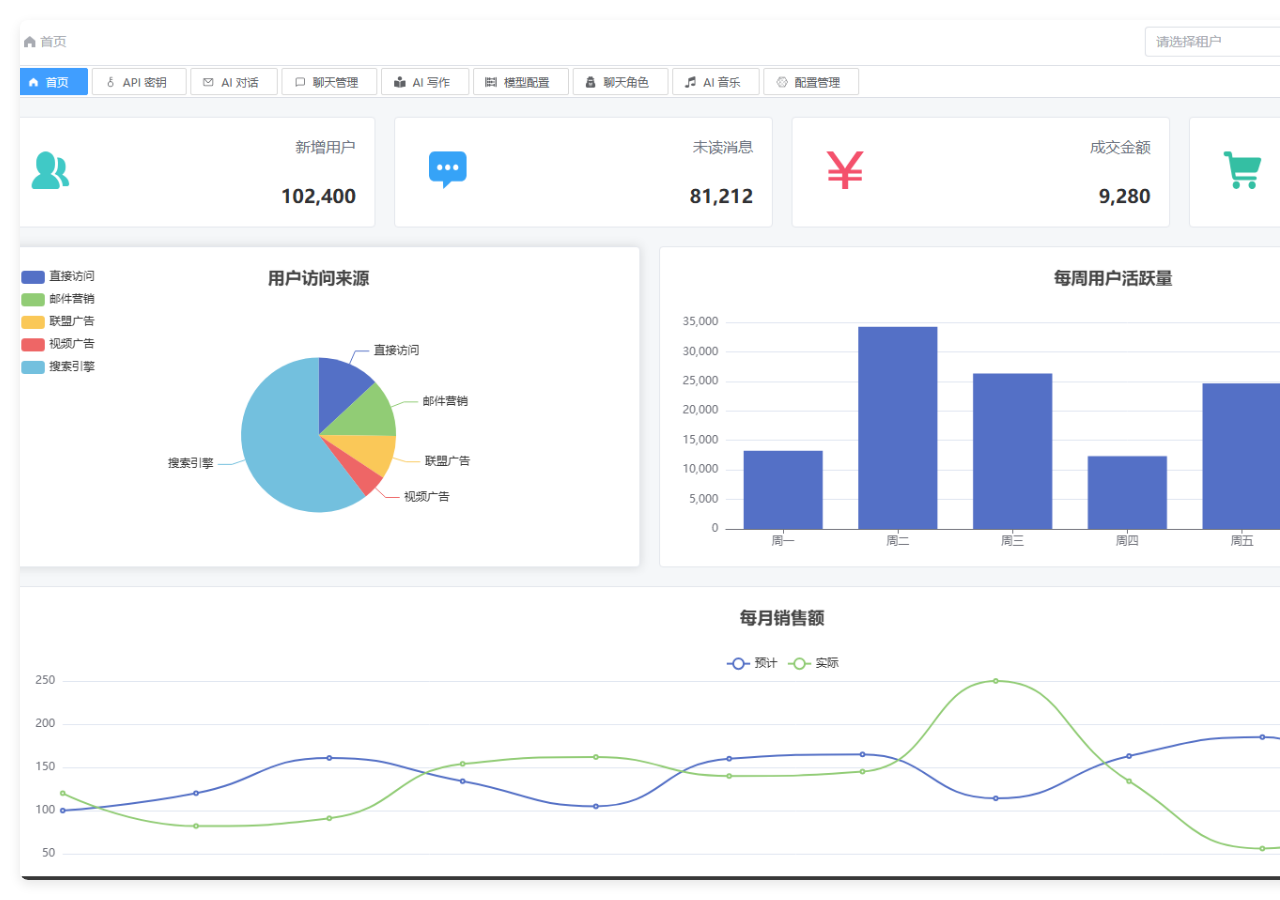
==== index.html @ 93b1366e "首次提交" ====
<!DOCTYPE html>
<html lang="zh">
<head>
  <meta charset="UTF-8" />
  <meta name="viewport" content="width=device-width, initial-scale=1.0" />
  <title>系统预览</title>
  <style>
    * {
      margin: 0;
      padding: 0;
      box-sizing: border-box;
    }

    body {
      font-family: "Microsoft YaHei", sans-serif;
      background-color: #f5f7fa;
      color: #333;
    }


    .container {
      display: flex;
      height: 100dvh;
      min-width: 440px;
    }

    /* 左侧菜单 */
    .sidebar {
      width: 220px;
      background-color: #2c3e50;
      color: white;
      overflow-y: auto;
      position: relative;
      z-index: 1000;
      height: 100vh; /* 确保占满视口高度 */
    }

    /* Logo 样式 */
    .sidebar img {
      display: block;
      margin: 16px auto;
      width: 120px;
      height: 60px;
    }

    /* 父菜单 */
    .parent-menu {
      cursor: pointer;
      padding: 14px 20px;
      font-weight: bold;
      display: flex;
      justify-content: space-between;
      align-items: center;
      border-bottom: 1px solid #34495e;
      transition: background-color 0.2s;
    }

    .parent-menu:hover {
      background-color: #34495e;
    }

    .parent-menu.active {
      background-color: #3498db;
    }

    .arrow {
      transition: transform 0.3s;
    }

    .parent-menu.active .arrow {
      transform: rotate(90deg);
    }

    /* 子菜单容器 */
    .submenu {
      max-height: 0;
      overflow: hidden;
      transition: max-height 0.3s ease-out;
      background-color: #316293;

      border-left: 5px solid #d9e20c;
      margin-left: 12px; /* 缩进表示层级 */
    }

    .submenu.show {
      max-height: 1000px;
    }

    /* 子菜单项 - 通用 */
    .submenu-item {
      padding: 12px 40px;
      cursor: pointer;
      border-bottom: 1px solid #3a506b;
      transition: background-color 0.2s;
    }

    .submenu-item:hover {
      background-color: #3a506b;
    }

    /* 高亮状态：统一去边框 + 白色文字 */
    .submenu-item.active {
      background-color: #3498db;
      color: white;
      border-bottom: none; /* ✅ 关键：去掉边框 */
    }

    /* 顶级菜单项（如首页） */
    .submenu-item.standalone {
      padding: 14px 20px;
      font-weight: bold;
      border-bottom: 1px solid #34495e;
    }

    /* standalone 的 hover 更协调 */
    .submenu-item.standalone:hover {
      background-color: #34495e;
    }

        /* 右侧内容区：改用 flex 布局并撑满 */
    .content {
      flex: 1;
      padding: 20px;
      display: flex;
      justify-content: center;
      align-items: center;
      background-color: #fff;
      /* 关键：设置 min-height 确保不塌陷 */
      min-height: 0; /* 防止 flex 子元素被压缩 */
      box-sizing: border-box;
    }

    /* 图片容器：改用 100% 宽高，且保持比例 */
    .image-container {
      width: 100%;
      height: 100%; /* ← 改为 100% */
      max-width: none; /* 移除限制 */
      aspect-ratio: 16 / 9; /* 保持比例 */
      overflow: hidden;
      border-radius: 8px;
      box-shadow: 0 4px 12px rgba(0, 0, 0, 0.1);
    }

    /* 图片：铺满容器 */
    .image-container img {
      width: 100%;
      height: 100%;
      object-fit: cover; /* 保证图片不变形，裁剪填充 */
      border-radius: 8px;
    }
  </style>
</head>
<body>

  <div class="container">
    <!-- 左侧菜单 -->
    <div class="sidebar">
      <img src="imgs/logo2.png" alt="Logo" />

      <!-- 首页：standalone，无子菜单 -->
      <div class="submenu-item standalone active" data-image="imgs/home.png">首页</div>

      <!-- 系统管理 -->
      <div class="parent-menu" data-parent="menu1">
        <span>系统管理</span>
        <span class="arrow">▶</span>
      </div>
      <div class="submenu" id="menu1">
        <div class="submenu-item" data-image="imgs/xt-user.png">用户管理</div>
        <div class="submenu-item" data-image="imgs/xt-jsgl.png">角色管理</div>
        <div class="submenu-item" data-image="imgs/xt-cdgl.png">菜单管理</div>
        <div class="submenu-item" data-image="imgs/xt-bmgl.png">部门管理</div>
        <div class="submenu-item" data-image="imgs/xt-gwgl.png">岗位管理</div>
        <div class="submenu-item" data-image="imgs/xt-tzgg.png">通知公告</div>
      </div>

      <!-- 基础设施 -->
      <div class="parent-menu" data-parent="menu2">
        <span>基础设施</span>
        <span class="arrow">▶</span>
      </div>
      <div class="submenu" id="menu2">
        <div class="submenu-item" data-image="imgs/pz-wjpz.png">文件配置</div>
        <div class="submenu-item" data-image="imgs/pz-wjlb.png">文件列表</div>
        <div class="submenu-item" data-image="imgs/pz-pzgl.png">配置管理</div>
      </div>

      <!-- ERP系统 -->
      <div class="parent-menu" data-parent="menu3">
        <span>ERP系统</span>
        <span class="arrow">▶</span>
      </div>
      <div class="submenu" id="menu3">
        <div class="submenu-item" data-image="imgs/erp-erphome.png">ERP首页</div>
        <div class="parent-menu" data-parent="menu3-cg">
          <span>采购管理</span>
          <span class="arrow">▶</span>
        </div>
        <div class="submenu" id="menu3-cg">
          <div class="submenu-item" data-image="imgs/erp-cgdd.png">采购订单</div>
          <div class="submenu-item" data-image="imgs/erp-cgrk.png">采购入库</div>
          <div class="submenu-item" data-image="imgs/erp-cgth.png">采购退货</div>
          <div class="submenu-item" data-image="imgs/erp-gysxx.png">供应商信息</div>
        </div>
        <div class="parent-menu" data-parent="menu3-kc">
          <span>库存管理</span>
          <span class="arrow">▶</span>
        </div>
        <div class="submenu" id="menu3-kc">
          <div class="submenu-item" data-image="imgs/erp-ckxx.png">仓库信息</div>
          <div class="submenu-item" data-image="imgs/erp-cpkc.png">产品库存</div>
          <div class="submenu-item" data-image="imgs/erp-crkmx.png">出入库明细</div>
          <div class="submenu-item" data-image="imgs/erp-qtrk.png">其他入库</div>
          <div class="submenu-item" data-image="imgs/erp-qtck.png">其他出库</div>
          <div class="submenu-item" data-image="imgs/erp-kcdb.png">库存调拨</div>
          <div class="submenu-item" data-image="imgs/erp-kcpd.png">库存盘点</div>
        </div>
        <div class="parent-menu" data-parent="menu3-xs">
          <span>销售管理</span>
          <span class="arrow">▶</span>
        </div>
        <div class="submenu" id="menu3-xs">
          <div class="submenu-item" data-image="imgs/erp-xsdd.png">销售订单</div>
          <div class="submenu-item" data-image="imgs/erp-xsck.png">销售出库</div>
          <div class="submenu-item" data-image="imgs/erp-xsth.png">销售退货</div>
          <div class="submenu-item" data-image="imgs/erp-khxx.png">客户信息</div>
        </div>
        <div class="parent-menu" data-parent="menu3-cp">
          <span>产品管理</span>
          <span class="arrow">▶</span>
        </div>
        <div class="submenu" id="menu3-cp">
          <div class="submenu-item" data-image="imgs/erp-cpxx.png">产品信息</div>
          <div class="submenu-item" data-image="imgs/erp-cpfl.png">产品分类</div>
          <div class="submenu-item" data-image="imgs/erp-cpdw.png">产品单位</div>
        </div>
        <div class="parent-menu" data-parent="menu3-cw">
          <span>财务管理</span>
          <span class="arrow">▶</span>
        </div>
        <div class="submenu" id="menu3-cw">
          <div class="submenu-item" data-image="imgs/erp-fkd.png">付款单</div>
          <div class="submenu-item" data-image="imgs/erp-skd.png">收款单</div>
          <div class="submenu-item" data-image="imgs/erp-jszh.png">结算账户</div>
        </div>
      </div>
    </div>

    <!-- 右侧图片区域 -->
    <div class="content">
      <div class="image-container">
        <img id="mainImage" src="imgs/home.png" alt="首页" />
      </div>
    </div>
  </div>
  <script>
    document.addEventListener('DOMContentLoaded', function () {
      const mainImage = document.getElementById('mainImage');
      const sidebar = document.querySelector('.sidebar');

      const topLevelParents = Array.from(sidebar.children).filter(el =>
              el.classList.contains('parent-menu')
      );

      sidebar.addEventListener('click', function (e) {
        const target = e.target;

        if (target.classList.contains('parent-menu')) {
          e.stopPropagation();

          const targetId = target.getAttribute('data-parent');
          const submenu = document.getElementById(targetId);
          if (!submenu) return;

          const isCurrentlyOpen = submenu.classList.contains('show');

          // 🔸 局部手风琴：关闭同级嵌套菜单
          const directParentSubmenu = target.closest('.submenu');
          if (directParentSubmenu) {
            directParentSubmenu.querySelectorAll('.parent-menu').forEach(sib => {
              if (sib === target) return;
              const sibId = sib.getAttribute('data-parent');
              const sibSub = document.getElementById(sibId);
              if (sibSub) {
                sibSub.classList.remove('show');
                sib.classList.remove('active');
              }
            });
          }

          // 🔸 全局手风琴：关闭其他顶级菜单
          if (topLevelParents.includes(target)) {
            topLevelParents.forEach(parent => {
              if (parent === target) return;
              const id = parent.getAttribute('data-parent');
              const sub = document.getElementById(id);
              if (sub) {
                sub.classList.remove('show');
                parent.classList.remove('active');
              }
            });
          }

          // 切换当前
          if (isCurrentlyOpen) {
            submenu.classList.remove('show');
            target.classList.remove('active');
          } else {
            submenu.classList.add('show');
            target.classList.add('active');
          }
        }

        // 叶子节点点击（图片切换）
        if (target.classList.contains('submenu-item') && !target.classList.contains('parent-menu')) {
          document.querySelectorAll('.submenu-item.active').forEach(el => {
            el.classList.remove('active');
          });
          target.classList.add('active');

          const imageUrl = target.getAttribute('data-image');
          if (imageUrl) {
            mainImage.src = imageUrl;
            mainImage.alt = target.textContent.trim();
          }
        }
      });
    });
  </script>
</body>
</html>
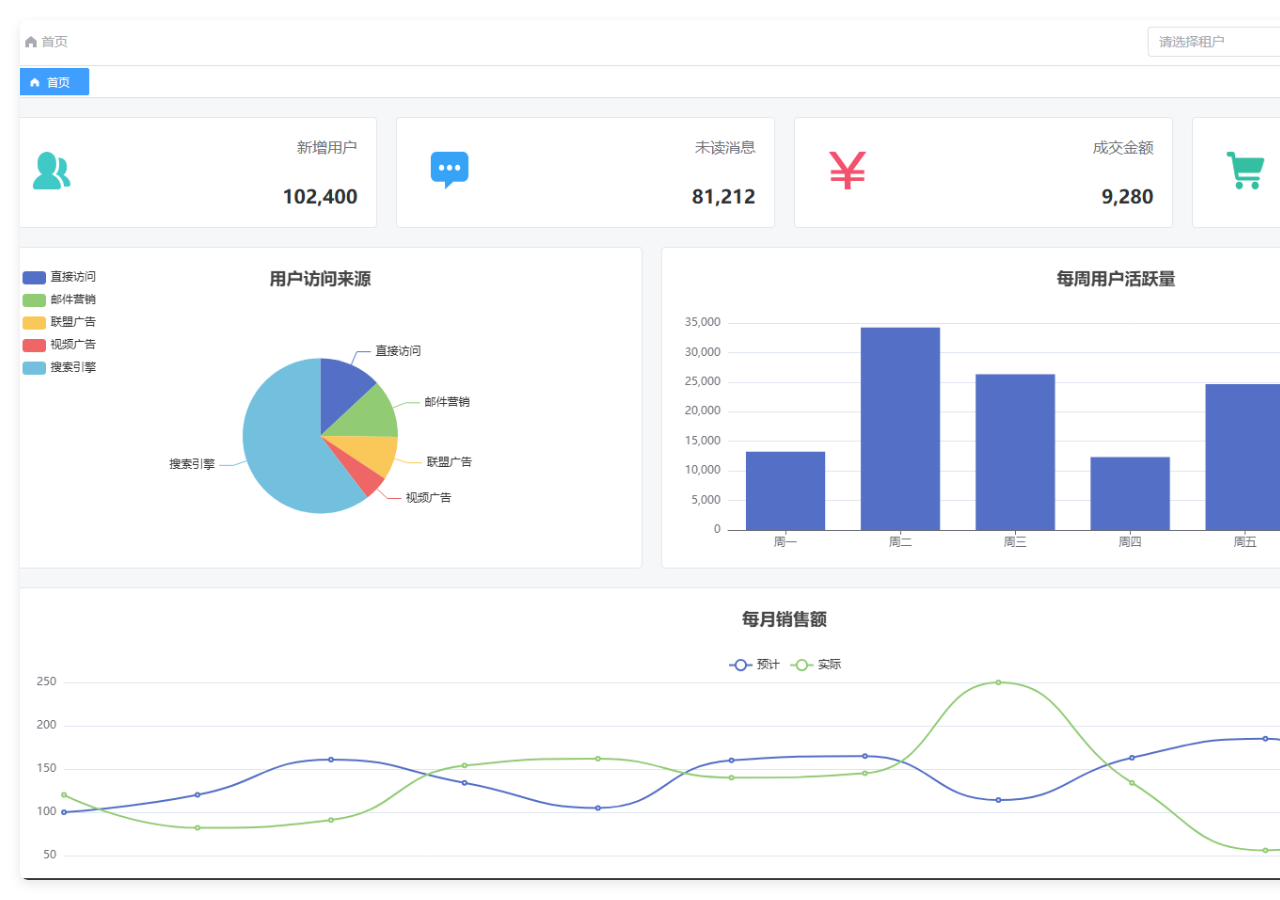
==== commit 1f981043: "首次提交" ====
--- a/index.html
+++ b/index.html
@@ -17,7 +17,6 @@
       color: #333;
     }
 
-
     .container {
       display: flex;
       height: 100dvh;
@@ -41,6 +40,21 @@
       margin: 16px auto;
       width: 120px;
       height: 60px;
+    }
+    .system-preview {
+        display: flex;
+        justify-content: center;
+        align-items: center;
+        height: 80px;
+        background: #1a202c;
+        color: #fff;
+        font-size: 22px;
+        font-weight: 600;
+        font-family: 'Segoe UI', sans-serif;
+        border-bottom: 4px solid #3b82f6;
+        margin: 10px 0;
+        text-align: center;
+        letter-spacing: 1px;
     }
 
     /* 父菜单 */
@@ -155,8 +169,8 @@
   <div class="container">
     <!-- 左侧菜单 -->
     <div class="sidebar">
-      <img src="imgs/logo2.png" alt="Logo" />
-
+<!--      <img src="imgs/logo2.png" alt="Logo" />-->
+      <div class="system-preview">系统预览</div>
       <!-- 首页：standalone，无子菜单 -->
       <div class="submenu-item standalone active" data-image="imgs/home.png">首页</div>
 
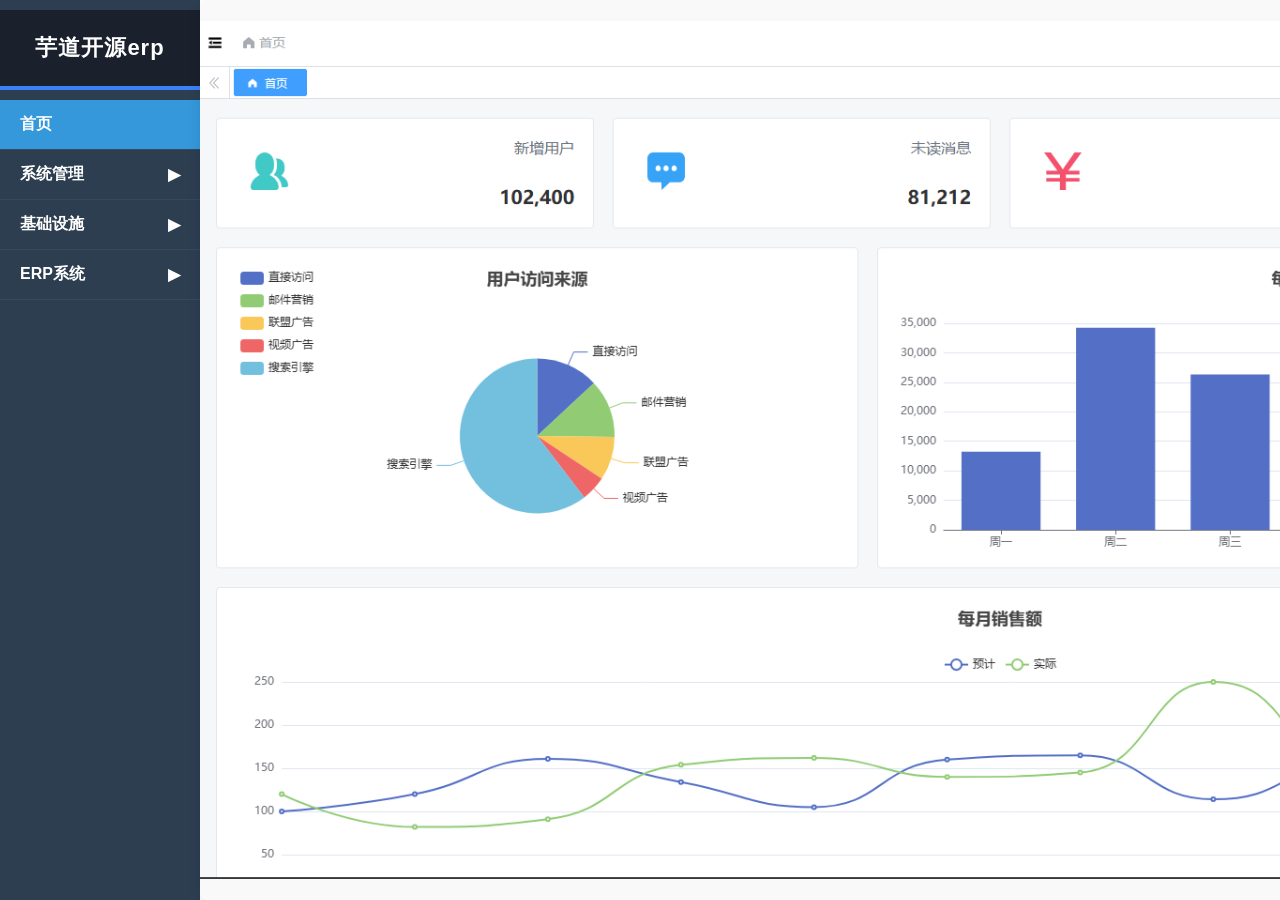
==== commit f288ebb4: "添加py系统" ====
--- a/index.html
+++ b/index.html
@@ -4,165 +4,7 @@
   <meta charset="UTF-8" />
   <meta name="viewport" content="width=device-width, initial-scale=1.0" />
   <title>系统预览</title>
-  <style>
-    * {
-      margin: 0;
-      padding: 0;
-      box-sizing: border-box;
-    }
-
-    body {
-      font-family: "Microsoft YaHei", sans-serif;
-      background-color: #f5f7fa;
-      color: #333;
-    }
-
-    .container {
-      display: flex;
-      height: 100dvh;
-      min-width: 440px;
-    }
-
-    /* 左侧菜单 */
-    .sidebar {
-      width: 220px;
-      background-color: #2c3e50;
-      color: white;
-      overflow-y: auto;
-      position: relative;
-      z-index: 1000;
-      height: 100vh; /* 确保占满视口高度 */
-    }
-
-    /* Logo 样式 */
-    .sidebar img {
-      display: block;
-      margin: 16px auto;
-      width: 120px;
-      height: 60px;
-    }
-    .system-preview {
-        display: flex;
-        justify-content: center;
-        align-items: center;
-        height: 80px;
-        background: #1a202c;
-        color: #fff;
-        font-size: 22px;
-        font-weight: 600;
-        font-family: 'Segoe UI', sans-serif;
-        border-bottom: 4px solid #3b82f6;
-        margin: 10px 0;
-        text-align: center;
-        letter-spacing: 1px;
-    }
-
-    /* 父菜单 */
-    .parent-menu {
-      cursor: pointer;
-      padding: 14px 20px;
-      font-weight: bold;
-      display: flex;
-      justify-content: space-between;
-      align-items: center;
-      border-bottom: 1px solid #34495e;
-      transition: background-color 0.2s;
-    }
-
-    .parent-menu:hover {
-      background-color: #34495e;
-    }
-
-    .parent-menu.active {
-      background-color: #3498db;
-    }
-
-    .arrow {
-      transition: transform 0.3s;
-    }
-
-    .parent-menu.active .arrow {
-      transform: rotate(90deg);
-    }
-
-    /* 子菜单容器 */
-    .submenu {
-      max-height: 0;
-      overflow: hidden;
-      transition: max-height 0.3s ease-out;
-      background-color: #316293;
-
-      border-left: 5px solid #d9e20c;
-      margin-left: 12px; /* 缩进表示层级 */
-    }
-
-    .submenu.show {
-      max-height: 1000px;
-    }
-
-    /* 子菜单项 - 通用 */
-    .submenu-item {
-      padding: 12px 40px;
-      cursor: pointer;
-      border-bottom: 1px solid #3a506b;
-      transition: background-color 0.2s;
-    }
-
-    .submenu-item:hover {
-      background-color: #3a506b;
-    }
-
-    /* 高亮状态：统一去边框 + 白色文字 */
-    .submenu-item.active {
-      background-color: #3498db;
-      color: white;
-      border-bottom: none; /* ✅ 关键：去掉边框 */
-    }
-
-    /* 顶级菜单项（如首页） */
-    .submenu-item.standalone {
-      padding: 14px 20px;
-      font-weight: bold;
-      border-bottom: 1px solid #34495e;
-    }
-
-    /* standalone 的 hover 更协调 */
-    .submenu-item.standalone:hover {
-      background-color: #34495e;
-    }
-
-        /* 右侧内容区：改用 flex 布局并撑满 */
-    .content {
-      flex: 1;
-      padding: 20px;
-      display: flex;
-      justify-content: center;
-      align-items: center;
-      background-color: #fff;
-      /* 关键：设置 min-height 确保不塌陷 */
-      min-height: 0; /* 防止 flex 子元素被压缩 */
-      box-sizing: border-box;
-    }
-
-    /* 图片容器：改用 100% 宽高，且保持比例 */
-    .image-container {
-      width: 100%;
-      height: 100%; /* ← 改为 100% */
-      max-width: none; /* 移除限制 */
-      aspect-ratio: 16 / 9; /* 保持比例 */
-      overflow: hidden;
-      border-radius: 8px;
-      box-shadow: 0 4px 12px rgba(0, 0, 0, 0.1);
-    }
-
-    /* 图片：铺满容器 */
-    .image-container img {
-      width: 100%;
-      height: 100%;
-      object-fit: cover; /* 保证图片不变形，裁剪填充 */
-      border-radius: 8px;
-    }
-  </style>
+  <link rel="stylesheet" href="css/preview.css" />
 </head>
 <body>
 
@@ -170,7 +12,7 @@
     <!-- 左侧菜单 -->
     <div class="sidebar">
 <!--      <img src="imgs/logo2.png" alt="Logo" />-->
-      <div class="system-preview">系统预览</div>
+      <div class="system-preview">芋道开源erp</div>
       <!-- 首页：standalone，无子菜单 -->
       <div class="submenu-item standalone active" data-image="imgs/home.png">首页</div>
 
@@ -205,57 +47,57 @@
         <span class="arrow">▶</span>
       </div>
       <div class="submenu" id="menu3">
-        <div class="submenu-item" data-image="imgs/erp-erphome.png">ERP首页</div>
+        <div class="submenu-item" data-image="imgs/erp/erp-erphome.png">ERP首页</div>
         <div class="parent-menu" data-parent="menu3-cg">
           <span>采购管理</span>
           <span class="arrow">▶</span>
         </div>
         <div class="submenu" id="menu3-cg">
-          <div class="submenu-item" data-image="imgs/erp-cgdd.png">采购订单</div>
-          <div class="submenu-item" data-image="imgs/erp-cgrk.png">采购入库</div>
-          <div class="submenu-item" data-image="imgs/erp-cgth.png">采购退货</div>
-          <div class="submenu-item" data-image="imgs/erp-gysxx.png">供应商信息</div>
+          <div class="submenu-item" data-image="imgs/erp/erp-cgdd.png">采购订单</div>
+          <div class="submenu-item" data-image="imgs/erp/erp-cgrk.png">采购入库</div>
+          <div class="submenu-item" data-image="imgs/erp/erp-cgth.png">采购退货</div>
+          <div class="submenu-item" data-image="imgs/erp/erp-gysxx.png">供应商信息</div>
         </div>
         <div class="parent-menu" data-parent="menu3-kc">
           <span>库存管理</span>
           <span class="arrow">▶</span>
         </div>
         <div class="submenu" id="menu3-kc">
-          <div class="submenu-item" data-image="imgs/erp-ckxx.png">仓库信息</div>
-          <div class="submenu-item" data-image="imgs/erp-cpkc.png">产品库存</div>
-          <div class="submenu-item" data-image="imgs/erp-crkmx.png">出入库明细</div>
-          <div class="submenu-item" data-image="imgs/erp-qtrk.png">其他入库</div>
-          <div class="submenu-item" data-image="imgs/erp-qtck.png">其他出库</div>
-          <div class="submenu-item" data-image="imgs/erp-kcdb.png">库存调拨</div>
-          <div class="submenu-item" data-image="imgs/erp-kcpd.png">库存盘点</div>
+          <div class="submenu-item" data-image="imgs/erp/erp-ckxx.png">仓库信息</div>
+          <div class="submenu-item" data-image="imgs/erp/erp-cpkc.png">产品库存</div>
+          <div class="submenu-item" data-image="imgs/erp/erp-crkmx.png">出入库明细</div>
+          <div class="submenu-item" data-image="imgs/erp/erp-qtrk.png">其他入库</div>
+          <div class="submenu-item" data-image="imgs/erp/erp-qtck.png">其他出库</div>
+          <div class="submenu-item" data-image="imgs/erp/erp-kcdb.png">库存调拨</div>
+          <div class="submenu-item" data-image="imgs/erp/erp-kcpd.png">库存盘点</div>
         </div>
         <div class="parent-menu" data-parent="menu3-xs">
           <span>销售管理</span>
           <span class="arrow">▶</span>
         </div>
         <div class="submenu" id="menu3-xs">
-          <div class="submenu-item" data-image="imgs/erp-xsdd.png">销售订单</div>
-          <div class="submenu-item" data-image="imgs/erp-xsck.png">销售出库</div>
-          <div class="submenu-item" data-image="imgs/erp-xsth.png">销售退货</div>
-          <div class="submenu-item" data-image="imgs/erp-khxx.png">客户信息</div>
+          <div class="submenu-item" data-image="imgs/erp/erp-xsdd.png">销售订单</div>
+          <div class="submenu-item" data-image="imgs/erp/erp-xsck.png">销售出库</div>
+          <div class="submenu-item" data-image="imgs/erp/erp-xsth.png">销售退货</div>
+          <div class="submenu-item" data-image="imgs/erp/erp-khxx.png">客户信息</div>
         </div>
         <div class="parent-menu" data-parent="menu3-cp">
           <span>产品管理</span>
           <span class="arrow">▶</span>
         </div>
         <div class="submenu" id="menu3-cp">
-          <div class="submenu-item" data-image="imgs/erp-cpxx.png">产品信息</div>
-          <div class="submenu-item" data-image="imgs/erp-cpfl.png">产品分类</div>
-          <div class="submenu-item" data-image="imgs/erp-cpdw.png">产品单位</div>
+          <div class="submenu-item" data-image="imgs/erp/erp-cpxx.png">产品信息</div>
+          <div class="submenu-item" data-image="imgs/erp/erp-cpfl.png">产品分类</div>
+          <div class="submenu-item" data-image="imgs/erp/erp-cpdw.png">产品单位</div>
         </div>
         <div class="parent-menu" data-parent="menu3-cw">
           <span>财务管理</span>
           <span class="arrow">▶</span>
         </div>
         <div class="submenu" id="menu3-cw">
-          <div class="submenu-item" data-image="imgs/erp-fkd.png">付款单</div>
-          <div class="submenu-item" data-image="imgs/erp-skd.png">收款单</div>
-          <div class="submenu-item" data-image="imgs/erp-jszh.png">结算账户</div>
+          <div class="submenu-item" data-image="imgs/erp/erp-fkd.png">付款单</div>
+          <div class="submenu-item" data-image="imgs/erp/erp-skd.png">收款单</div>
+          <div class="submenu-item" data-image="imgs/erp/erp-jszh.png">结算账户</div>
         </div>
       </div>
     </div>
@@ -338,6 +180,7 @@
             mainImage.alt = target.textContent.trim();
           }
         }
+
       });
     });
   </script>
--- a/css/preview.css
+++ b/css/preview.css
@@ -0,0 +1,160 @@
+* {
+    margin: 0;
+    padding: 0;
+    box-sizing: border-box;
+}
+
+html, body {
+    height: 100%;
+    font-family: "Microsoft YaHei", sans-serif;
+    background-color: #f5f7fa;
+    color: #333;
+}
+
+.container {
+    display: flex;
+    height: 100dvh;
+    min-width: 440px;
+}
+
+/* 右侧内容区：改用 flex 布局并撑满 */
+.content {
+    flex: 1;
+    /*padding: 20px;*/
+    display: flex;
+    justify-content: center;
+    align-items: center;
+    background-color: #fff;
+    /* 关键：设置 min-height 确保不塌陷 */
+    /*min-height: 0; !* 防止 flex 子元素被压缩 *!*/
+    box-sizing: border-box;
+}
+
+/* 左侧菜单 */
+.sidebar {
+    width: 200px;
+    flex-shrink: 0;
+    background-color: #2c3e50;
+    color: white;
+    overflow-y: auto;
+    /*position: relative;*/
+    /*z-index: 1000;*/
+    /*height: 100vh; !* 确保占满视口高度 *!*/
+}
+
+/* Logo 样式 */
+.sidebar img {
+    display: block;
+    margin: 16px auto;
+    width: 120px;
+    height: 60px;
+}
+.system-preview {
+    display: flex;
+    justify-content: center;
+    align-items: center;
+    height: 80px;
+    background: #1a202c;
+    color: #fff;
+    font-size: 22px;
+    font-weight: 600;
+    font-family: 'Segoe UI', sans-serif;
+    border-bottom: 4px solid #3b82f6;
+    margin: 10px 0;
+    text-align: center;
+    letter-spacing: 1px;
+}
+
+/* 父菜单 */
+.parent-menu {
+    cursor: pointer;
+    padding: 14px 20px;
+    font-weight: bold;
+    display: flex;
+    justify-content: space-between;
+    align-items: center;
+    border-bottom: 1px solid #34495e;
+    transition: background-color 0.2s;
+}
+
+.parent-menu:hover {
+    background-color: #34495e;
+}
+
+.parent-menu.active {
+    background-color: #3498db;
+}
+
+.arrow {
+    transition: transform 0.3s;
+}
+
+.parent-menu.active .arrow {
+    transform: rotate(90deg);
+}
+
+/* 子菜单容器 */
+.submenu {
+    max-height: 0;
+    overflow: hidden;
+    transition: max-height 0.3s ease-out;
+    background-color: #316293;
+
+    border-left: 5px solid #d9e20c;
+    margin-left: 12px; /* 缩进表示层级 */
+}
+
+.submenu.show {
+    max-height: 1000px;
+}
+
+/* 子菜单项 - 通用 */
+.submenu-item {
+    padding: 12px 40px;
+    cursor: pointer;
+    border-bottom: 1px solid #3a506b;
+    transition: background-color 0.2s;
+}
+
+.submenu-item:hover {
+    background-color: #3a506b;
+}
+
+/* 高亮状态：统一去边框 + 白色文字 */
+.submenu-item.active {
+    background-color: #3498db;
+    color: white;
+    border-bottom: none; /* ✅ 关键：去掉边框 */
+}
+
+/* 顶级菜单项（如首页） */
+.submenu-item.standalone {
+    padding: 14px 20px;
+    font-weight: bold;
+    border-bottom: 1px solid #34495e;
+}
+
+/* standalone 的 hover 更协调 */
+.submenu-item.standalone:hover {
+    background-color: #34495e;
+}
+
+/* 图片容器：改用 100% 宽高，且保持比例 */
+.image-container {
+    width: 100%;
+    height: 100%; /* ← 改为 100% */
+    /*max-width: none; !* 移除限制 *!*/
+    aspect-ratio: 16 / 9; /* 保持比例 */
+    overflow: hidden;
+    border-radius: 8px;
+    box-shadow: 0 4px 12px rgba(0, 0, 0, 0.1);
+}
+
+/* 图片：铺满容器 */
+.image-container img {
+    width: 100%;
+    height: 100%;
+    object-fit: contain; /* cover保证图片不变形，裁剪填充 contain 不裁剪填充*/
+    background-color: #f9f9f9; /* 背景色填充空白 */
+    border-radius: 8px;
+}
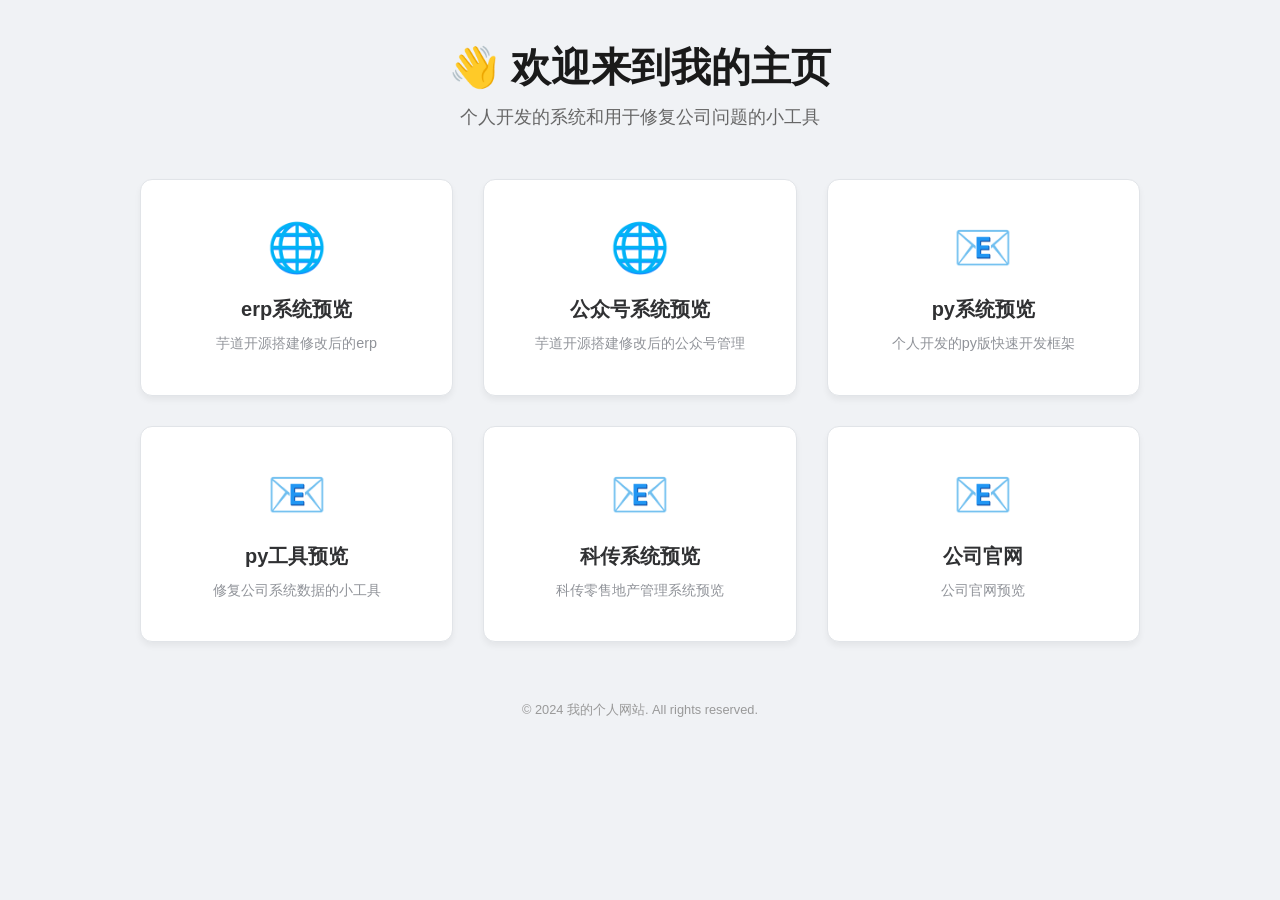
==== commit df75719c: "修改主界面" ====
--- a/index.html
+++ b/index.html
@@ -1,188 +1,171 @@
 <!DOCTYPE html>
-<html lang="zh">
+<html lang="zh-CN">
 <head>
-  <meta charset="UTF-8" />
-  <meta name="viewport" content="width=device-width, initial-scale=1.0" />
-  <title>系统预览</title>
-  <link rel="stylesheet" href="css/preview.css" />
+    <meta charset="UTF-8">
+    <meta name="viewport" content="width=device-width, initial-scale=1.0">
+    <title>我的网站导航页</title>
+    <style>
+        /* 1. 全局样式重置 */
+        * {
+            margin: 0;
+            padding: 0;
+            box-sizing: border-box;
+        }
+
+        body {
+            font-family: 'Helvetica Neue', Helvetica, Arial, sans-serif;
+            background-color: #f0f2f5; /* 浅灰背景 */
+            color: #333;
+            display: flex;
+            justify-content: center;
+            min-height: 100vh;
+            padding: 40px 20px;
+        }
+
+        /* 2. 主容器 */
+        .container {
+            max-width: 1000px;
+            width: 100%;
+            text-align: center;
+        }
+
+        /* 3. 头部标题 */
+        header {
+            margin-bottom: 50px;
+        }
+
+        header h1 {
+            font-size: 2.5rem;
+            color: #1a1a1a;
+            margin-bottom: 10px;
+        }
+
+        header p {
+            color: #666;
+            font-size: 1.1rem;
+        }
+
+        /* 4. 导航网格布局 (响应式) */
+        .nav-grid {
+            display: grid;
+            grid-template-columns: repeat(auto-fit, minmax(280px, 1fr));
+            gap: 30px;
+        }
+
+        /* 5. 卡片样式 */
+        .nav-card {
+            background: #fff;
+            border-radius: 12px;
+            padding: 40px 30px;
+            text-decoration: none; /* 去除下划线 */
+            color: inherit;
+            box-shadow: 0 4px 6px rgba(0,0,0,0.05);
+            transition: all 0.3s ease; /* 动画过渡 */
+            display: flex;
+            flex-direction: column;
+            align-items: center;
+            justify-content: center;
+            border: 1px solid #e1e4e8;
+        }
+
+        /* 鼠标悬停时的效果 */
+        .nav-card:hover {
+            transform: translateY(-10px); /* 向上浮动 */
+            box-shadow: 0 14px 28px rgba(0,0,0,0.1); /* 阴影加深 */
+            border-color: #409EFF; /* 边框变色 */
+        }
+
+        /* 6. 图标与文字 */
+        .icon {
+            font-size: 3rem;
+            margin-bottom: 20px;
+            display: block;
+        }
+
+        .nav-title {
+            font-size: 1.25rem;
+            font-weight: bold;
+            margin-bottom: 10px;
+            color: #303133;
+        }
+
+        .nav-desc {
+            font-size: 0.9rem;
+            color: #909399;
+            line-height: 1.5;
+        }
+
+        /* 7. 底部 */
+        footer {
+            margin-top: 60px;
+            font-size: 0.8rem;
+            color: #999;
+        }
+    </style>
 </head>
 <body>
 
-  <div class="container">
-    <!-- 左侧菜单 -->
-    <div class="sidebar">
-<!--      <img src="imgs/logo2.png" alt="Logo" />-->
-      <div class="system-preview">芋道开源erp</div>
-      <!-- 首页：standalone，无子菜单 -->
-      <div class="submenu-item standalone active" data-image="imgs/home.png">首页</div>
+<div class="container">
+    <!-- 头部 -->
+    <header>
+        <h1>👋 欢迎来到我的主页</h1>
+        <p>个人开发的系统和用于修复公司问题的小工具</p>
+    </header>
 
-      <!-- 系统管理 -->
-      <div class="parent-menu" data-parent="menu1">
-        <span>系统管理</span>
-        <span class="arrow">▶</span>
-      </div>
-      <div class="submenu" id="menu1">
-        <div class="submenu-item" data-image="imgs/xt-user.png">用户管理</div>
-        <div class="submenu-item" data-image="imgs/xt-jsgl.png">角色管理</div>
-        <div class="submenu-item" data-image="imgs/xt-cdgl.png">菜单管理</div>
-        <div class="submenu-item" data-image="imgs/xt-bmgl.png">部门管理</div>
-        <div class="submenu-item" data-image="imgs/xt-gwgl.png">岗位管理</div>
-        <div class="submenu-item" data-image="imgs/xt-tzgg.png">通知公告</div>
-      </div>
+    <!-- 导航区域 -->
+    <div class="nav-grid">
 
-      <!-- 基础设施 -->
-      <div class="parent-menu" data-parent="menu2">
-        <span>基础设施</span>
-        <span class="arrow">▶</span>
-      </div>
-      <div class="submenu" id="menu2">
-        <div class="submenu-item" data-image="imgs/pz-wjpz.png">文件配置</div>
-        <div class="submenu-item" data-image="imgs/pz-wjlb.png">文件列表</div>
-        <div class="submenu-item" data-image="imgs/pz-pzgl.png">配置管理</div>
-      </div>
+        <!-- 链接 1：跳转到 个人简介页面 -->
+        <!-- 这里的 href 改成你实际的文件名 -->
+        <a href="erp.html" class="nav-card">
+            <span class="icon">🌐</span>
+            <div class="nav-title">erp系统预览</div>
+            <div class="nav-desc">芋道开源搭建修改后的erp</div>
+        </a>
 
-      <!-- ERP系统 -->
-      <div class="parent-menu" data-parent="menu3">
-        <span>ERP系统</span>
-        <span class="arrow">▶</span>
-      </div>
-      <div class="submenu" id="menu3">
-        <div class="submenu-item" data-image="imgs/erp/erp-erphome.png">ERP首页</div>
-        <div class="parent-menu" data-parent="menu3-cg">
-          <span>采购管理</span>
-          <span class="arrow">▶</span>
-        </div>
-        <div class="submenu" id="menu3-cg">
-          <div class="submenu-item" data-image="imgs/erp/erp-cgdd.png">采购订单</div>
-          <div class="submenu-item" data-image="imgs/erp/erp-cgrk.png">采购入库</div>
-          <div class="submenu-item" data-image="imgs/erp/erp-cgth.png">采购退货</div>
-          <div class="submenu-item" data-image="imgs/erp/erp-gysxx.png">供应商信息</div>
-        </div>
-        <div class="parent-menu" data-parent="menu3-kc">
-          <span>库存管理</span>
-          <span class="arrow">▶</span>
-        </div>
-        <div class="submenu" id="menu3-kc">
-          <div class="submenu-item" data-image="imgs/erp/erp-ckxx.png">仓库信息</div>
-          <div class="submenu-item" data-image="imgs/erp/erp-cpkc.png">产品库存</div>
-          <div class="submenu-item" data-image="imgs/erp/erp-crkmx.png">出入库明细</div>
-          <div class="submenu-item" data-image="imgs/erp/erp-qtrk.png">其他入库</div>
-          <div class="submenu-item" data-image="imgs/erp/erp-qtck.png">其他出库</div>
-          <div class="submenu-item" data-image="imgs/erp/erp-kcdb.png">库存调拨</div>
-          <div class="submenu-item" data-image="imgs/erp/erp-kcpd.png">库存盘点</div>
-        </div>
-        <div class="parent-menu" data-parent="menu3-xs">
-          <span>销售管理</span>
-          <span class="arrow">▶</span>
-        </div>
-        <div class="submenu" id="menu3-xs">
-          <div class="submenu-item" data-image="imgs/erp/erp-xsdd.png">销售订单</div>
-          <div class="submenu-item" data-image="imgs/erp/erp-xsck.png">销售出库</div>
-          <div class="submenu-item" data-image="imgs/erp/erp-xsth.png">销售退货</div>
-          <div class="submenu-item" data-image="imgs/erp/erp-khxx.png">客户信息</div>
-        </div>
-        <div class="parent-menu" data-parent="menu3-cp">
-          <span>产品管理</span>
-          <span class="arrow">▶</span>
-        </div>
-        <div class="submenu" id="menu3-cp">
-          <div class="submenu-item" data-image="imgs/erp/erp-cpxx.png">产品信息</div>
-          <div class="submenu-item" data-image="imgs/erp/erp-cpfl.png">产品分类</div>
-          <div class="submenu-item" data-image="imgs/erp/erp-cpdw.png">产品单位</div>
-        </div>
-        <div class="parent-menu" data-parent="menu3-cw">
-          <span>财务管理</span>
-          <span class="arrow">▶</span>
-        </div>
-        <div class="submenu" id="menu3-cw">
-          <div class="submenu-item" data-image="imgs/erp/erp-fkd.png">付款单</div>
-          <div class="submenu-item" data-image="imgs/erp/erp-skd.png">收款单</div>
-          <div class="submenu-item" data-image="imgs/erp/erp-jszh.png">结算账户</div>
-        </div>
-      </div>
+        <!-- 链接 2：跳转到 相册/作品集页面 -->
+        <a href="mp.html" class="nav-card">
+            <span class="icon">🌐</span>
+            <div class="nav-title">公众号系统预览</div>
+            <div class="nav-desc">芋道开源搭建修改后的公众号管理</div>
+        </a>
+
+        <!-- 链接 3：跳转到 联系方式页面 -->
+        <a href="huichuang.html" class="nav-card">
+            <span class="icon">📧</span>
+            <div class="nav-title">py系统预览</div>
+            <div class="nav-desc">个人开发的py版快速开发框架</div>
+        </a>
+        <a href="py.html" class="nav-card">
+            <span class="icon">📧</span>
+            <div class="nav-title">py工具预览</div>
+            <div class="nav-desc">修复公司系统数据的小工具</div>
+        </a>
+        <a href="tt.html" class="nav-card">
+            <span class="icon">📧</span>
+            <div class="nav-title">科传系统预览</div>
+            <div class="nav-desc">科传零售地产管理系统预览</div>
+        </a>
+        <a href="gw.html" class="nav-card">
+            <span class="icon">📧</span>
+            <div class="nav-title">公司官网</div>
+            <div class="nav-desc">公司官网预览</div>
+        </a>
+        <!-- 链接 4：跳转到 外部网站 (示例) -->
+        <!-- target="_blank" 表示在新窗口打开 -->
+       <!-- <a href="https://www.example.com" target="_blank" class="nav-card">
+            <span class="icon">🌐</span>
+            <div class="nav-title">外部链接</div>
+            <div class="nav-desc">这是一个跳转到新标签页的外部网站示例。</div>
+        </a>-->
+
     </div>
 
-    <!-- 右侧图片区域 -->
-    <div class="content">
-      <div class="image-container">
-        <img id="mainImage" src="imgs/home.png" alt="首页" />
-      </div>
-    </div>
-  </div>
-  <script>
-    document.addEventListener('DOMContentLoaded', function () {
-      const mainImage = document.getElementById('mainImage');
-      const sidebar = document.querySelector('.sidebar');
+    <!-- 底部 -->
+    <footer>
+        &copy; 2024 我的个人网站. All rights reserved.
+    </footer>
+</div>
 
-      const topLevelParents = Array.from(sidebar.children).filter(el =>
-              el.classList.contains('parent-menu')
-      );
-
-      sidebar.addEventListener('click', function (e) {
-        const target = e.target;
-
-        if (target.classList.contains('parent-menu')) {
-          e.stopPropagation();
-
-          const targetId = target.getAttribute('data-parent');
-          const submenu = document.getElementById(targetId);
-          if (!submenu) return;
-
-          const isCurrentlyOpen = submenu.classList.contains('show');
-
-          // 🔸 局部手风琴：关闭同级嵌套菜单
-          const directParentSubmenu = target.closest('.submenu');
-          if (directParentSubmenu) {
-            directParentSubmenu.querySelectorAll('.parent-menu').forEach(sib => {
-              if (sib === target) return;
-              const sibId = sib.getAttribute('data-parent');
-              const sibSub = document.getElementById(sibId);
-              if (sibSub) {
-                sibSub.classList.remove('show');
-                sib.classList.remove('active');
-              }
-            });
-          }
-
-          // 🔸 全局手风琴：关闭其他顶级菜单
-          if (topLevelParents.includes(target)) {
-            topLevelParents.forEach(parent => {
-              if (parent === target) return;
-              const id = parent.getAttribute('data-parent');
-              const sub = document.getElementById(id);
-              if (sub) {
-                sub.classList.remove('show');
-                parent.classList.remove('active');
-              }
-            });
-          }
-
-          // 切换当前
-          if (isCurrentlyOpen) {
-            submenu.classList.remove('show');
-            target.classList.remove('active');
-          } else {
-            submenu.classList.add('show');
-            target.classList.add('active');
-          }
-        }
-
-        // 叶子节点点击（图片切换）
-        if (target.classList.contains('submenu-item') && !target.classList.contains('parent-menu')) {
-          document.querySelectorAll('.submenu-item.active').forEach(el => {
-            el.classList.remove('active');
-          });
-          target.classList.add('active');
-
-          const imageUrl = target.getAttribute('data-image');
-          if (imageUrl) {
-            mainImage.src = imageUrl;
-            mainImage.alt = target.textContent.trim();
-          }
-        }
-
-      });
-    });
-  </script>
 </body>
 </html>
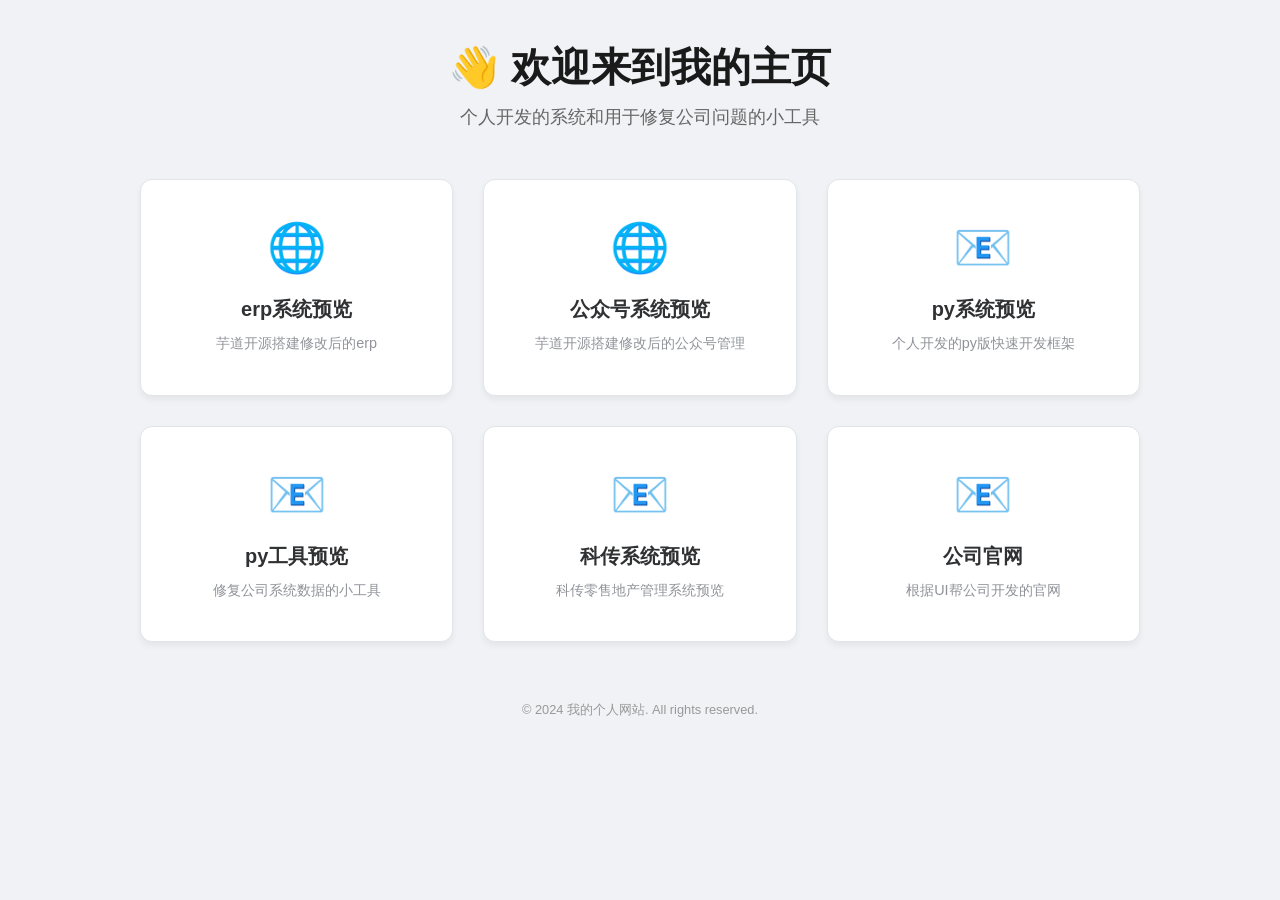
==== commit 7ae9214f: "修改主界面" ====
--- a/index.html
+++ b/index.html
@@ -117,39 +117,39 @@
 
         <!-- 链接 1：跳转到 个人简介页面 -->
         <!-- 这里的 href 改成你实际的文件名 -->
-        <a href="erp.html" class="nav-card">
+        <a href="erp.html" target="_blank" class="nav-card">
             <span class="icon">🌐</span>
             <div class="nav-title">erp系统预览</div>
             <div class="nav-desc">芋道开源搭建修改后的erp</div>
         </a>
 
         <!-- 链接 2：跳转到 相册/作品集页面 -->
-        <a href="mp.html" class="nav-card">
+        <a href="mp.html" target="_blank" class="nav-card">
             <span class="icon">🌐</span>
             <div class="nav-title">公众号系统预览</div>
             <div class="nav-desc">芋道开源搭建修改后的公众号管理</div>
         </a>
 
         <!-- 链接 3：跳转到 联系方式页面 -->
-        <a href="huichuang.html" class="nav-card">
+        <a href="huichuang.html" target="_blank" class="nav-card">
             <span class="icon">📧</span>
             <div class="nav-title">py系统预览</div>
             <div class="nav-desc">个人开发的py版快速开发框架</div>
         </a>
-        <a href="py.html" class="nav-card">
+        <a href="py.html" target="_blank" class="nav-card">
             <span class="icon">📧</span>
             <div class="nav-title">py工具预览</div>
             <div class="nav-desc">修复公司系统数据的小工具</div>
         </a>
-        <a href="tt.html" class="nav-card">
+        <a href="tt.html" target="_blank" class="nav-card">
             <span class="icon">📧</span>
             <div class="nav-title">科传系统预览</div>
             <div class="nav-desc">科传零售地产管理系统预览</div>
         </a>
-        <a href="gw.html" class="nav-card">
+        <a href="gw.html" target="_blank" class="nav-card">
             <span class="icon">📧</span>
             <div class="nav-title">公司官网</div>
-            <div class="nav-desc">公司官网预览</div>
+            <div class="nav-desc">根据UI帮公司开发的官网</div>
         </a>
         <!-- 链接 4：跳转到 外部网站 (示例) -->
         <!-- target="_blank" 表示在新窗口打开 -->
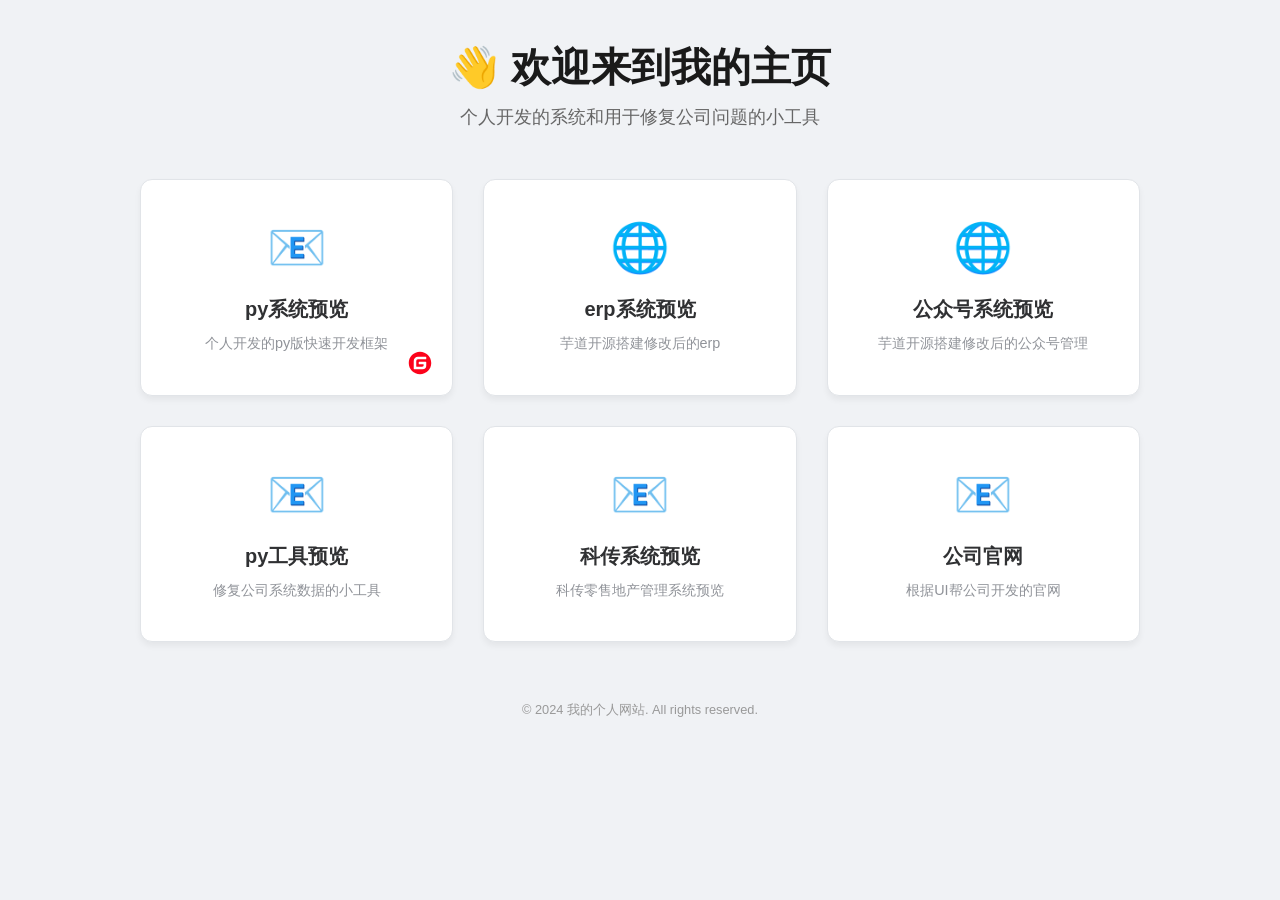
==== commit 536947eb: "添加gitee地址和部分界面" ====
--- a/index.html
+++ b/index.html
@@ -66,6 +66,7 @@
             align-items: center;
             justify-content: center;
             border: 1px solid #e1e4e8;
+            position: relative;
         }
 
         /* 鼠标悬停时的效果 */
@@ -73,6 +74,29 @@
             transform: translateY(-10px); /* 向上浮动 */
             box-shadow: 0 14px 28px rgba(0,0,0,0.1); /* 阴影加深 */
             border-color: #409EFF; /* 边框变色 */
+        }
+
+        /* Gitee 图标样式 */
+        .gitee-icon {
+            position: absolute;
+            bottom: 10px;
+            right: 10px;
+
+            /* 1. 强制限制图片大小 */
+            width: 24px;
+            height: 24px;
+
+            /* 2. 将黑色图标变为 Gitee 红色 (#C71D23) */
+            /* 原理：先变灰，再改变色相，最后调整饱和度 */
+            filter: brightness(0) saturate(100%) invert(14%) sepia(93%) saturate(6428%) hue-rotate(350deg) brightness(96%) contrast(106%);
+
+            transition: transform 0.3s, filter 0.3s;
+            pointer-events: auto;
+            cursor: pointer;
+        }
+
+        .gitee-icon:hover {
+            transform: scale(1.2); /* 悬停放大一点 */
         }
 
         /* 6. 图标与文字 */
@@ -115,27 +139,27 @@
     <!-- 导航区域 -->
     <div class="nav-grid">
 
-        <!-- 链接 1：跳转到 个人简介页面 -->
-        <!-- 这里的 href 改成你实际的文件名 -->
+        <a href="huichuang.html" target="_blank" class="nav-card">
+            <span class="icon">📧</span>
+            <div class="nav-title">py系统预览</div>
+            <div class="nav-desc">个人开发的py版快速开发框架</div>
+            <span class="gitee-icon" title="前往Gitee" onclick="window.open('https://gitee.com/lin-chuanghui/huichuang-py', '_blank')">
+                <img src="imgs/gitee.svg" alt="Gitee" class="gitee-icon" />
+            </span>
+        </a>
+
         <a href="erp.html" target="_blank" class="nav-card">
             <span class="icon">🌐</span>
             <div class="nav-title">erp系统预览</div>
             <div class="nav-desc">芋道开源搭建修改后的erp</div>
         </a>
 
-        <!-- 链接 2：跳转到 相册/作品集页面 -->
         <a href="mp.html" target="_blank" class="nav-card">
             <span class="icon">🌐</span>
             <div class="nav-title">公众号系统预览</div>
             <div class="nav-desc">芋道开源搭建修改后的公众号管理</div>
         </a>
 
-        <!-- 链接 3：跳转到 联系方式页面 -->
-        <a href="huichuang.html" target="_blank" class="nav-card">
-            <span class="icon">📧</span>
-            <div class="nav-title">py系统预览</div>
-            <div class="nav-desc">个人开发的py版快速开发框架</div>
-        </a>
         <a href="py.html" target="_blank" class="nav-card">
             <span class="icon">📧</span>
             <div class="nav-title">py工具预览</div>
@@ -166,6 +190,17 @@
         &copy; 2024 我的个人网站. All rights reserved.
     </footer>
 </div>
-
+<script>
+    // 获取所有带有 gitee-icon 类的元素
+    const giteeIcons = document.querySelectorAll('.gitee-icon');
+
+    giteeIcons.forEach(icon => {
+        icon.addEventListener('click', function(e) {
+            e.preventDefault(); // 防止默认行为
+            e.stopPropagation(); // 阻止事件冒泡，防止触发父级 a 标签的跳转
+            window.open(this.getAttribute('data-url'), '_blank'); // 打开新窗口
+        });
+    });
+</script>
 </body>
 </html>
